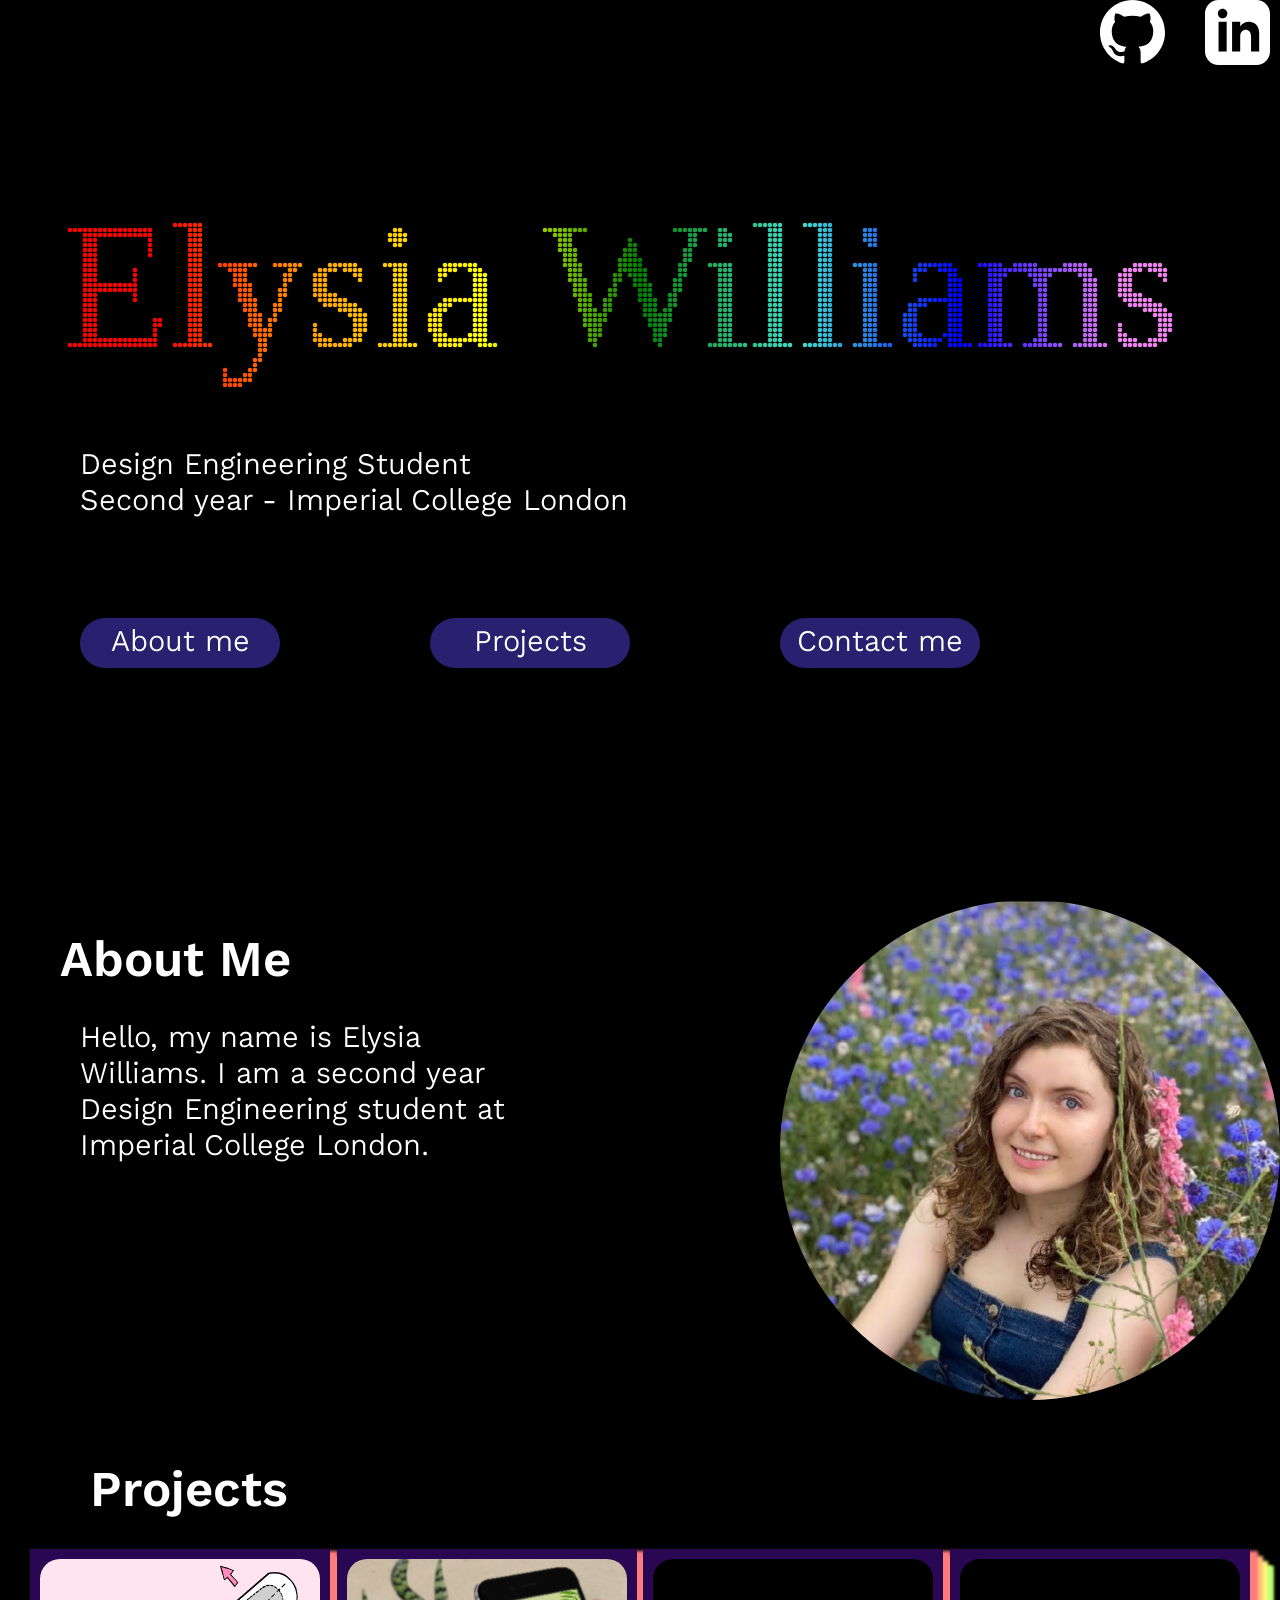
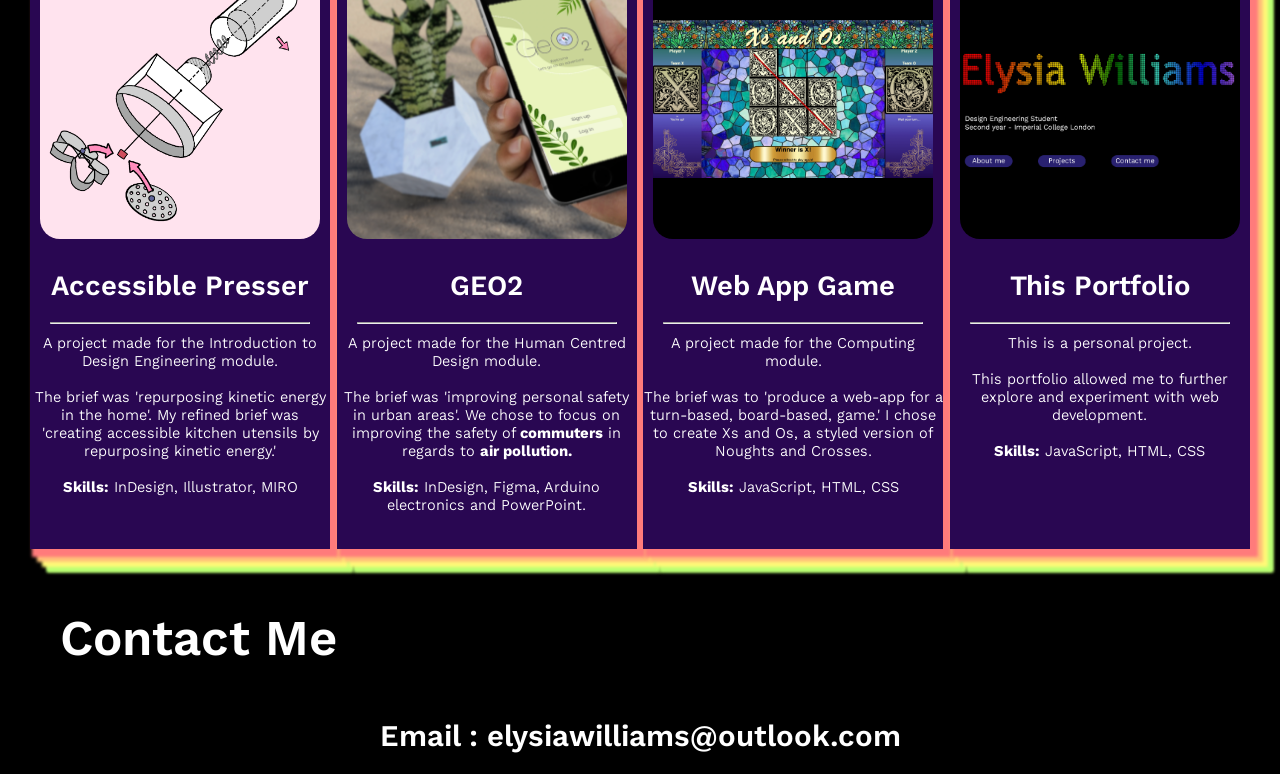
==== index.html @ 9cb9e87d "Update mobile functionality" ====
<!DOCTYPE html>
<html lang="en">
    <head>
        <meta charset="utf-8">
        <meta http-equiv="X-UA-Compatible" content="IE=edge">
        <title>Elysia Williams Portfolio</title>
        <meta name="description" content="">
        <meta name="viewport" content="width=device-width, initial-scale=1">
        <link rel="stylesheet" href="Portfolio/src/style.css">
        <link rel="preconnect" href="https://fonts.googleapis.com"> 
        <link rel="preconnect" href="https://fonts.gstatic.com" crossorigin> 
        <link href="https://fonts.googleapis.com/css2?family=Kantumruy+Pro:wght@400;600;700&display=swap" rel="stylesheet">
    </head>
    <body>   
        <canvas id="canvas1"> </canvas>
        <section class="hero">
            <nav>
                <h1></h1>
                <ul>
                    <li class = "button2"><div> <a href="https://www.github.com/ElysiaW" class="social">
                        <svg class = "svg1" xmlns="http://www.w3.org/2000/svg" width="50" height="50" viewBox="0 0 24 24"><path d="M12 0c-6.626 0-12 5.373-12 12 0 5.302 3.438 9.8 8.207 11.387.599.111.793-.261.793-.577v-2.234c-3.338.726-4.033-1.416-4.033-1.416-.546-1.387-1.333-1.756-1.333-1.756-1.089-.745.083-.729.083-.729 1.205.084 1.839 1.237 1.839 1.237 1.07 1.834 2.807 1.304 3.492.997.107-.775.418-1.305.762-1.604-2.665-.305-5.467-1.334-5.467-5.931 0-1.311.469-2.381 1.236-3.221-.124-.303-.535-1.524.117-3.176 0 0 1.008-.322 3.301 1.23.957-.266 1.983-.399 3.003-.404 1.02.005 2.047.138 3.006.404 2.291-1.552 3.297-1.23 3.297-1.23.653 1.653.242 2.874.118 3.176.77.84 1.235 1.911 1.235 3.221 0 4.609-2.807 5.624-5.479 5.921.43.372.823 1.102.823 2.222v3.293c0 .319.192.694.801.576 4.765-1.589 8.199-6.086 8.199-11.386 0-6.627-5.373-12-12-12z"/></svg>
                    </a> </div> </li>
                    <li class = "button2"><div> <a href="https://www.linkedin.com/in/elysia-williams-575698231" class="social">
                        <svg class = "svg2" xmlns="http://www.w3.org/2000/svg" width="50" height="50" viewBox="0 0 24 24"><path d="M19 0h-14c-2.761 0-5 2.239-5 5v14c0 2.761 2.239 5 5 5h14c2.762 0 5-2.239 5-5v-14c0-2.761-2.238-5-5-5zm-11 19h-3v-11h3v11zm-1.5-12.268c-.966 0-1.75-.79-1.75-1.764s.784-1.764 1.75-1.764 1.75.79 1.75 1.764-.783 1.764-1.75 1.764zm13.5 12.268h-3v-5.604c0-3.368-4-3.113-4 0v5.604h-3v-11h3v1.765c1.396-2.586 7-2.777 7 2.476v6.759z"/></svg>
                    </a> </div></li>
                </ul>
            </nav>

            <div class="hero-area">
            <div class="hero-text">
            <h1>Elysia Williams</h1>
            
            <p class = "hero-info"> Design Engineering Student </p>
            <p class = "hero-info"> Second year - Imperial College London</p>
            <p class = "hero-info2"> Load this website on a computer for better user interaction and cool effects</p>

            <div class = "button-container">
            <div class="button" data-number="0"> <a href = "#about-me">About me</a></div>
            <div class="button" data-number="1"> <a href = "#projects">Projects</a></div>
            <div class="button" data-number="2"> <a href = "#contact-me">Contact me</a></div>
            </div>

            </div>
            <div>
                <img src="Portfolio/src/assets/headshot.jpg" alt="Headshot" class="headshot2">
            </div>

            </div>
        </section> 
        <section class = "sub-section" id = "about-me">
            <div class = "information-container"> 
                <h2> About Me </h2>
                <p class = "information"> Hello, my name is Elysia Williams. I am a second year Design Engineering student at Imperial College London.</p>
            </div>
            <div class = "headshot-container">
                <img src="Portfolio/src/assets/headshot.jpg" alt="Headshot" class="headshot">
            </div>
        </section>
        <section class = "sub-section-projects" id = "projects">
            <h2>Projects</h2>
            <div class = "project-container">
            <div class = "project-card">
                <div class = "img-container">
                <img src="Portfolio/src/assets/presser.png" alt="Screenshot of presser" class="project-image">
                </div>
                <h3 class = "project-title" data-tooltip="View Document"><a href="Portfolio/src/assets/presser-doc.pdf">Accessible Presser</a></h3>
                <hr/>
                <p class = "subtext">A project made for the Introduction to Design Engineering module. <br><br>
                The brief was 'repurposing kinetic energy in the home'. My refined brief was 'creating accessible kitchen utensils by repurposing kinetic energy.'<br> <br>
                <strong>Skills:</strong> InDesign, Illustrator, MIRO
                </p>
            </div>
            <div class = "project-card">
                <div class = "img-container">
                <img src="Portfolio/src/assets/pot2.png" alt="Screenshot of GEO2 pot" class="project-image">
                </div>
                <h3 class = "project-title" data-tooltip="View Document"><a href="Portfolio/src/assets/GE02-doc.pdf">GEO2</a></h3>
                <hr/>
                <p class = "subtext">A project made for the Human Centred Design module. <br><br>
                    The brief was 'improving personal safety in urban areas'. We chose to focus on improving the safety of <strong>commuters</strong> in regards to <strong>air pollution.</strong> <br><br>
                    <strong>Skills:</strong> InDesign, Figma, Arduino electronics and PowerPoint. 
                </p>
            </div>
            <div class = "project-card">
                <div class = "img-container">
                <img src="Portfolio/src/assets/XsO.png" alt="Screenshot of Noughts an Crosses game" class="project-image">
                </div>
                <h3 class = "project-title" id = "project-3" data-tooltip="View Code"><a href="Portfolio/src/assets/project3-disclaimer.png">Web App Game</a></h3>
                <hr/>
                <p class = "subtext">A project made for the Computing module. <br><br>
                    The brief was to 'produce a web-app for a turn-based, board-based, game.' I chose to create Xs and Os, a styled version of Noughts and Crosses.  <br><br>
                    <strong>Skills:</strong> JavaScript, HTML, CSS</p>
            </div>
            <div class = "project-card">
                <div class = "img-container">
                <img src="Portfolio/src/assets/portfolio-screenshot.png" alt="Portfolio Screenshot" class="project-image">
                </div>
                <h3 class = "project-title" data-tooltip="View Code"><a href = "Portfolio/src/assets/work-in-progress.png"> This Portfolio</a></h3>
                <hr/>
                <p class = "subtext">This is a personal project. <br><br>
                    This portfolio allowed me to further explore and experiment with web development.   <br><br>
                    <strong>Skills:</strong> JavaScript, HTML, CSS</p>
            </div>
            </div>
        </section>
        <section id = "contact-me">
            <h2>Contact Me</h2>
            <div class = "contact-container">
                <div class = "contact-card">
                    <h3 class = "contact-card">Email : elysiawilliams@outlook.com</h3>
                    </section>
        <script src="Portfolio/src/main.js" async defer></script>
    </body>

    
</html>
---- Portfolio/src/style.css ----
:root {
    --section-height: 100%;
    --section-colour: #000000;
    --section-colour-hero: #000000;
    --section-colour-footer: #ddff87;
    --hero-text-colour: #fff;
    --rainbow: -webkit-linear-gradient(left, #ff0000, #ff7f00, #ffff00, #00ff00, #00ffff, #0000ff, #7f00ff, #ff00ff);
    --tooltip-scale: 0;
    --tooltip-arrow-size: 10px;
    --tooltip-color: -webkit-linear-gradient(left, #fc8181, #ffc082, #ffff80, #7afa7a, #8affff);
    --tooltip-text-colour: #1c012f;
    --button-background: #29216f;
    --button-hover-colour: #8b00b9;
    --button-hover-colour-active: #393939;
    --social-fill-colour: white;
    --info-text-colour: white;
    --h2-colour: white;
    --h3-colour: white;
    --svg-active: rgb(183, 255, 193);
    --svg-hover: #009207;


}

* {
    box-sizing: border-box;
    margin: 0;
    padding: 0;
}
body {
    font-family: 'Kantumruy Pro', sans-serif;
    background-color: var(--section-colour);
}

canvas {
    position: absolute;
    top: 0;
    left: 0;
    width:100vw;
    height: 100vh;
}

h1 {
    font-size: 60px;
    color: transparent;
    text-align: center;
}

section{
    height: var(--section-height);
    background-color: var(--section-colour);
}

.hero {
    background-color: var(--section-colour-hero);
    height: 100vh;
    color: var(--hero-text-colour);
    font-size: 40px;
}

footer {
    background-color: var(--section-colour);
    padding: 80px;
}

nav {
    display: flex;
    justify-content: space-between;
}

ul {
    display: flex;
    width: 200px;
    justify-content: space-between;
}

li {
    list-style-type: none;
    align-items: right;
}


p {
    margin: 0;
    font-size: 30px;
    font-weight: 400;
}

.hero-area {
    display: flex;
    flex-direction: flex;
    height: 100%;
    justify-content: space-between;
    align-items: left;
}
.hero-text {
    margin-left: 80px;
    margin-top: 300px;
}

.socials {
    justify-content: center;
}

.button {
    width: 200px;
    height: 50px;
    margin-top: 100px;
    margin-bottom: 300px;
    background-color: var(--button-background);
    border-radius: 40px;
    text-align: center;
    font-size: 30px;
    font-weight: 400;
    color: var(--hero-text-colour);
    padding-top: 5px;
    position: relative;
}

.button-container {
    display: flex;
    width: 100vh;
    justify-content: space-between;
}

a {
    text-decoration: none;
    color: var(--hero-text-colour);
}

.button:hover {
    background-color: var(--button-hover-colour);
}

.button:active {
    background-color: var(--button-hover-colour-active);
}

.button2 {
    display: flex;
    position: relative;
}

.social {
    margin: 20px;
    fill: var(--social-fill-colour);
}

.svg1, .svg2 {
    width: 65px;
    height: 65px;
}

.svg1:hover {
    background-color: var(--svg-hover);
    border-radius: 30px;
}

.svg1:active {
    background-color: var(--svg-active);
    border-radius: 30px;
}

.svg2:hover {
    background-color: var(--svg-hover);
    border-radius: 10px;
}

.svg2:active {
    background-color: var(--svg-active);
    border-radius: 10px;
}

.sub-section {
    display: flex;
    justify-content: space-between;
    height: 100%;
}

.sub-section-projects {
    display: flex;
    flex-direction: column;
    text-align: left;
    padding: 30px;
}

h2 {
    font-size: 50px;
    font-weight: 600;
    color: var(--h2-colour);
    margin-left: 30px;
    padding: 30px;
}

.information {
    max-width: 70%;
    display: flex;
    flex-direction: column;
    text-align: left;
    color: var(--info-text-colour);
    padding-left: 80px;
}

.headshot {
    display: flex;
    justify-content: space-around;
    width : 500px;
    border-radius: 500px;
}

.headshot2 {
    display: none;
    justify-content: space-around;
    width : 100vw;
    height: 100vw;
    border-radius: 500px;
    padding: 10vw;
}

.hero-info2 {
    font-size: 15px;
    font-weight: 400;
    color: yellow;
    display: none;
}

.project-card {
    width: 300px;
    height: 600px;
    background-color: #290752;
    -webkit-box-shadow: 5px 5px 3px 3px #FF7B7B, 10px 10px 3px 3px #FFC478, 15px 15px 3px 3px #FFFA78, 20px 20px 3px 3px #BAFF73, 20px 20px 3px 3px #BAFF73; 
box-shadow: 5px 5px 3px 3px #FF7B7B, 10px 10px 3px 3px #FFC478, 15px 15px 3px 3px #FFFA78, 20px 20px 3px 3px #BAFF73, 20px 20px 3px 3px #BAFF73;
}

.project-container {
    display: flex;
    justify-content: space-between;
}

.subtext {
    font-size: 15px;
    font-weight: 400;
    color: var(--info-text-colour);
    text-align: center;
}

h3 {
    font-size: 30px;
    font-weight: 600;
    color: var(--h3-colour);
    padding: 20px;
    text-align: center;
}

.project-image {
    padding: 10px;
    width: 300px;
    border-radius: 30px;
}

hr {
    margin-left: 20px;
    margin-right: 20px;
    margin-bottom: 10px;
}

.img-container {
    display: flex;
    height:300px;
    width: 300px;
}

.project-title {
    font-size:28px; 
    color: #ffff85;
    position: relative;
}

.project-title::before,
.project-title::after {

  position: absolute;
  top: -.25rem;
  left: 50%;
  transform: translateX(-50%) translateY(var(--translate-y, 0)) scale(var(--tooltip-scale));
  transition: 150ms transform;
  transform-origin: bottom center;
}

.project-title::before {
    
  --translate-y: calc(-100% - var(--tooltip-arrow-size));

  content: attr(data-tooltip);
  color: var(--tooltip-text-colour);
  padding: .5rem;
  border-radius: .3rem;
  text-align: center;
  width: max-content;
  max-width: 100%;
  background: var(--tooltip-color);
}

.project-title:hover::before,
.project-title:hover::after {
  --tooltip-scale: 1;
}

.project-title::after {
  --translate-y: calc(-1 * var(--tooltip-arrow-size));

  content: '';
  border: var(--tooltip-arrow-size) solid transparent;
  border-top-color: var(--tooltip-color);
  transform-origin: top center;
}





@media only screen and (max-width: 1000px) {
    .project-container {
        display: flex;
        flex-wrap: wrap;
    }
    .button-container {
        display: none;
    }
    .hero-area {
        display: inline-block;
        width: 100vw;
        height: 100vh;
    }
    .headshot {
        display: none;
    }
    h1 {
        color: var(--h2-colour);
    }
    h2 {
        margin:0;
    }
    canvas {
        display: none;
    }
    .hero-text {
        margin-top: 100px;
        text-align: center;
        margin-left: 0;
    }
    #contact-me {
        text-align: center;
    }
    .contact-card {
        font-size: 20px;
    }
    .information {
        text-align: center;
        padding-left:0;
        max-width: 100vw;
    }
    h2 {
        text-align: center;
    }
    .headshot2 {
        display: flex;
        margin-bottom: 5px;
    }
    .hero-info2 {
        display: flex;
        margin-top: 10px;
        text-align: center;
        justify-content: center;
    }
    
}
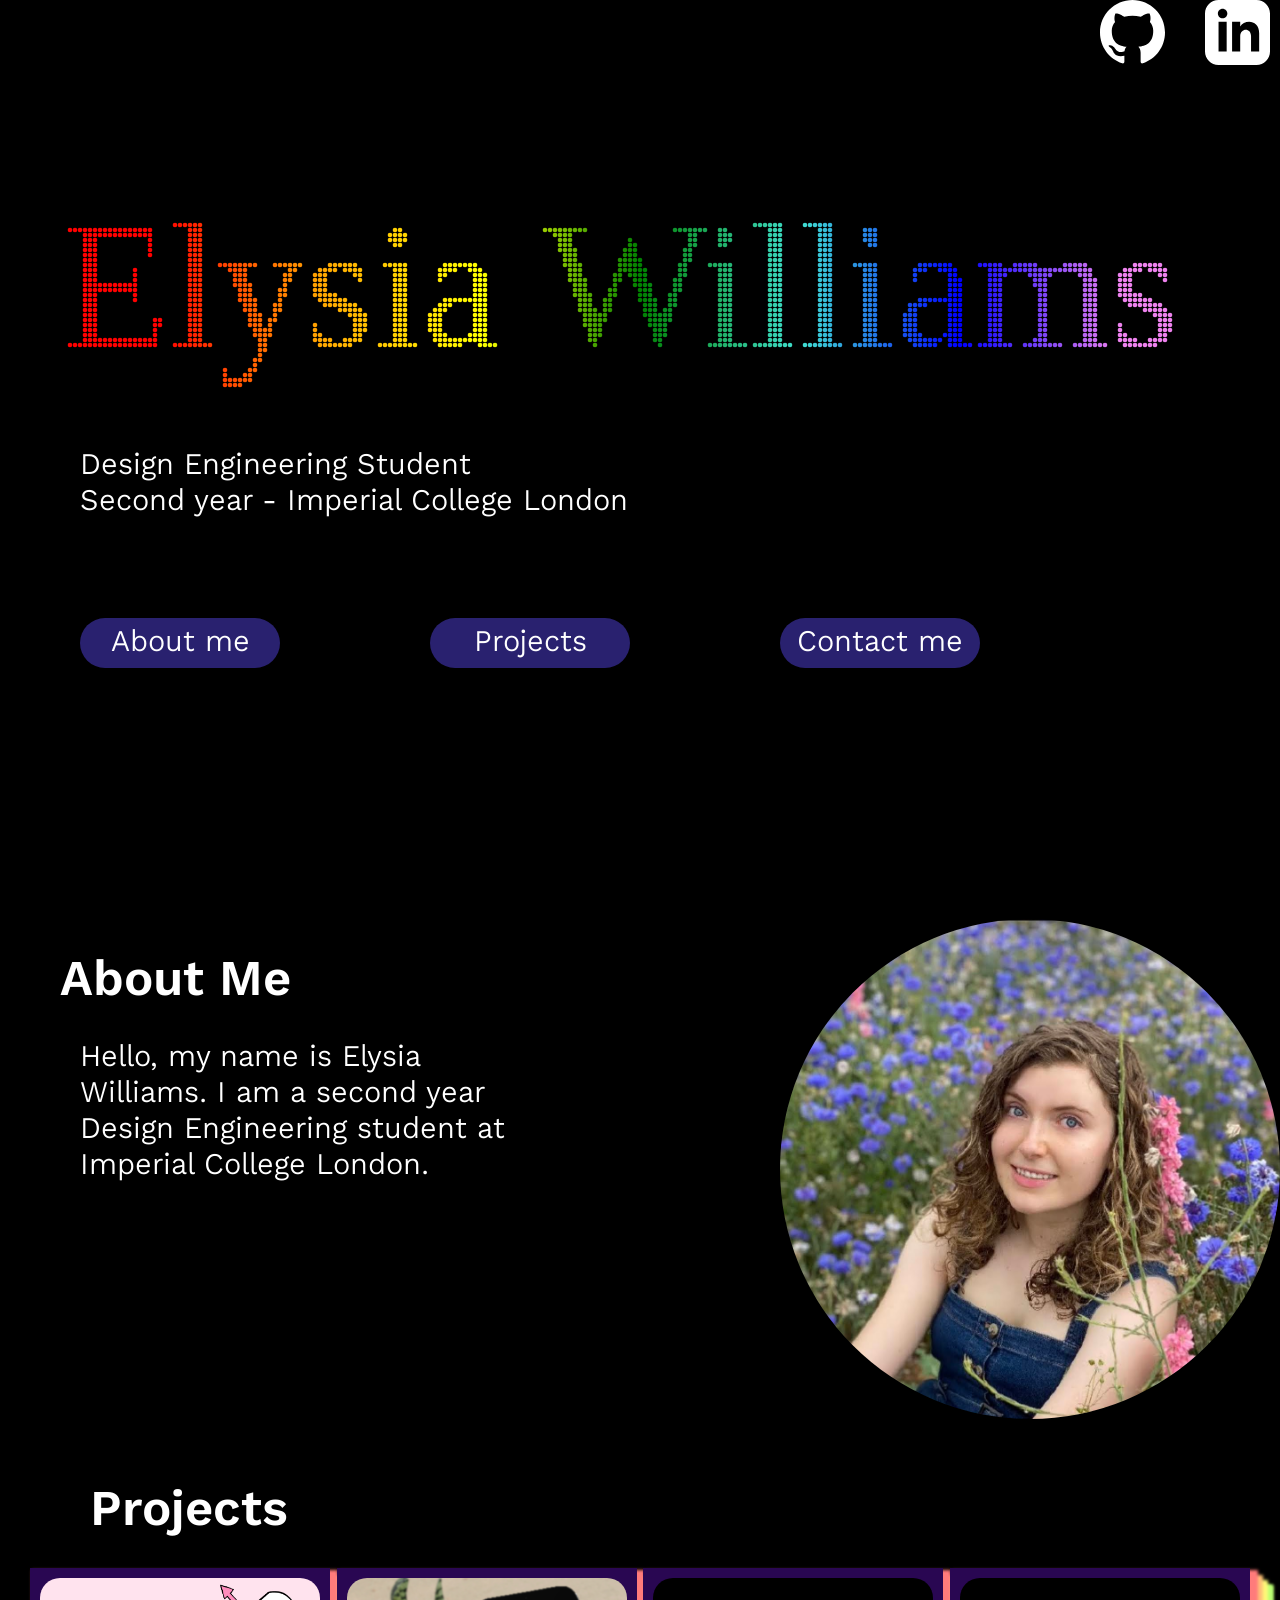
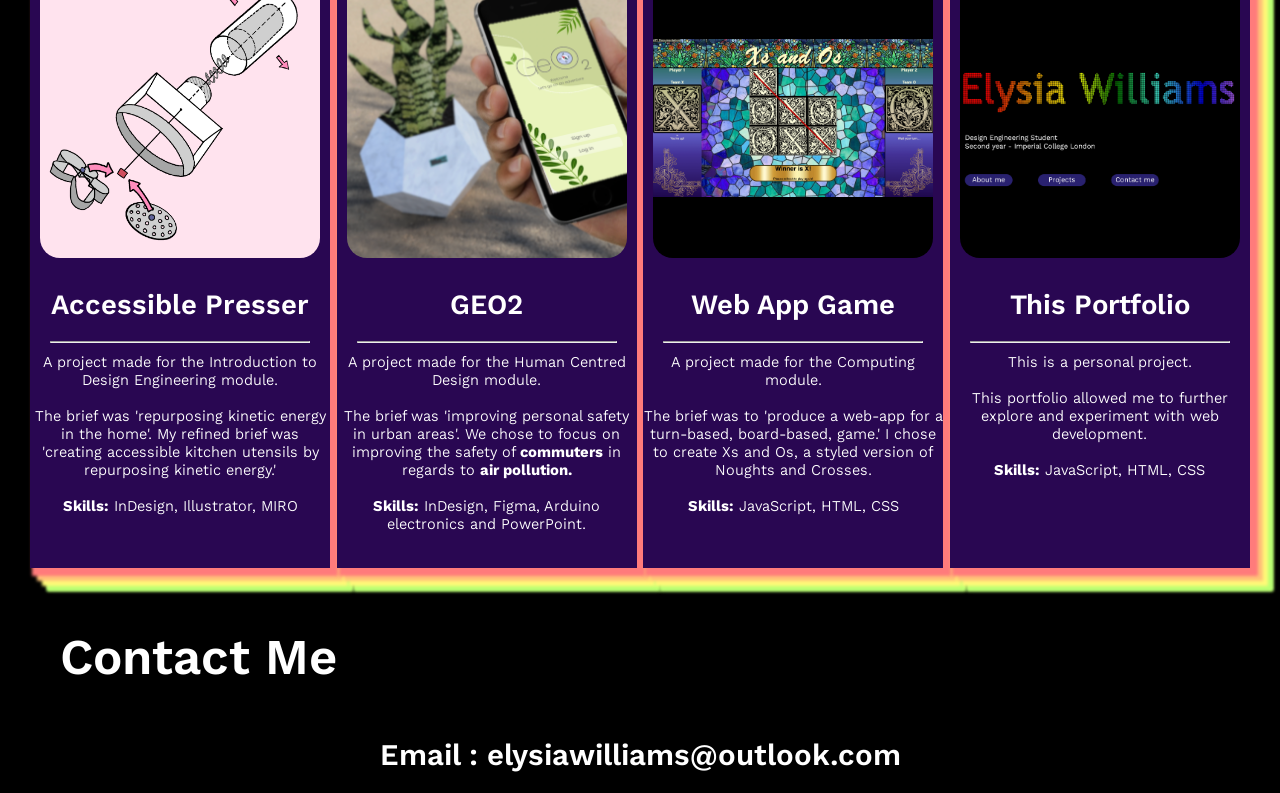
==== commit d497d3dc: "Update index.html" ====
--- a/index.html
+++ b/index.html
@@ -47,6 +47,7 @@
 
             </div>
         </section> 
+        <br>
         <section class = "sub-section" id = "about-me">
             <div class = "information-container"> 
                 <h2> About Me </h2>
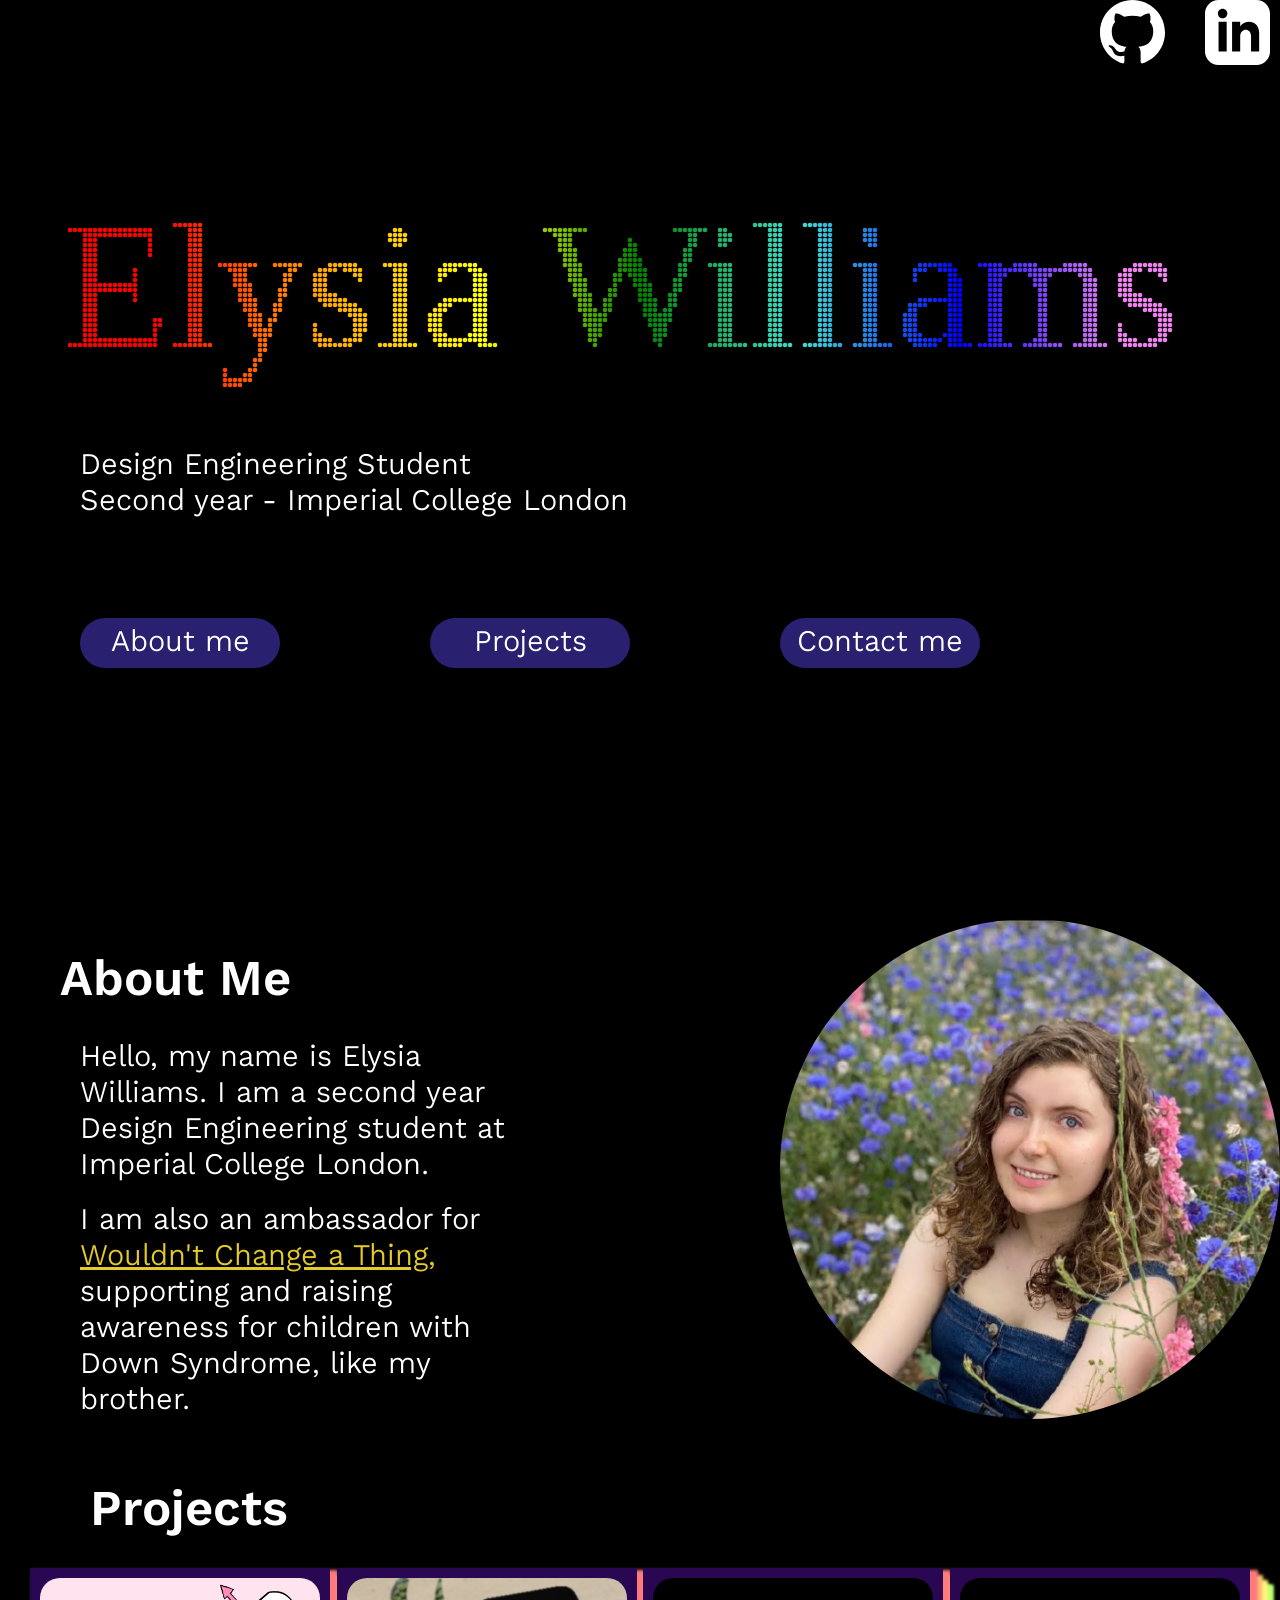
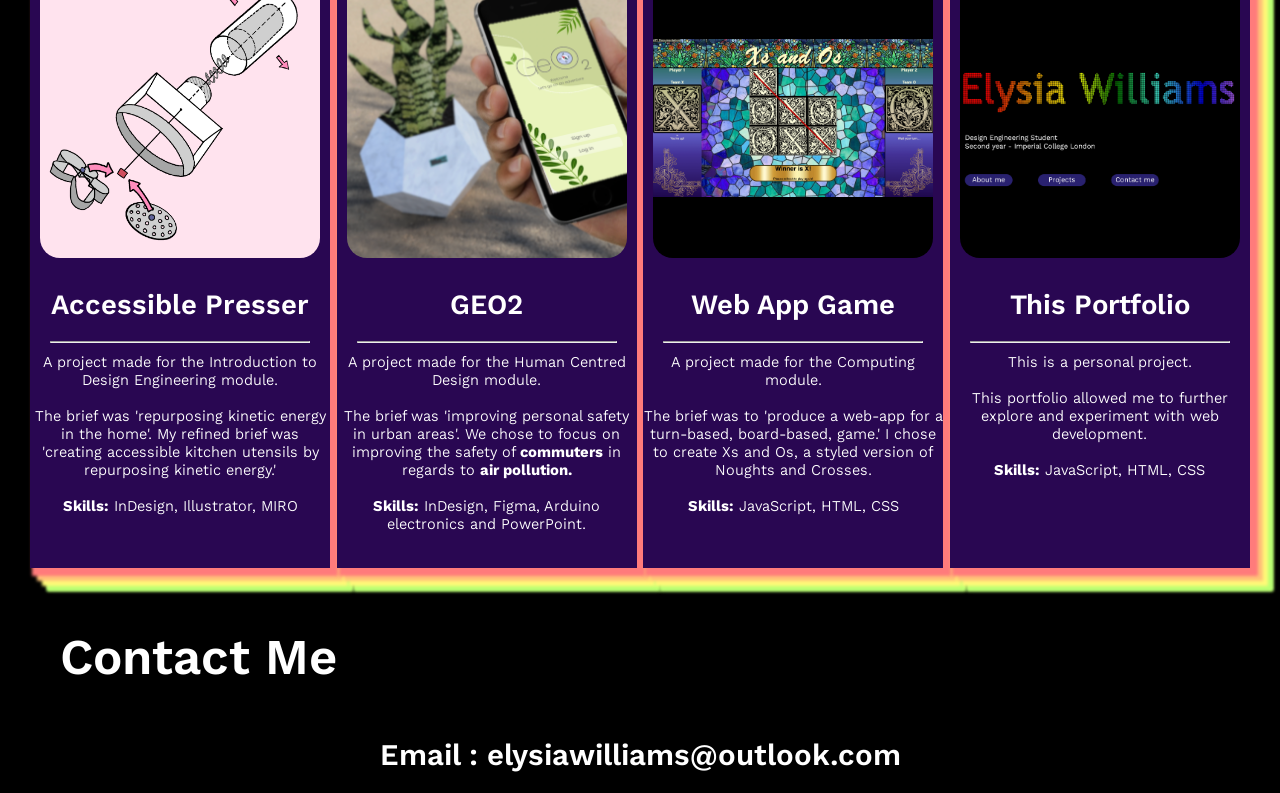
==== commit 43ea69b6: "Update WCAT" ====
--- a/index.html
+++ b/index.html
@@ -39,19 +39,19 @@
             <div class="button" data-number="1"> <a href = "#projects">Projects</a></div>
             <div class="button" data-number="2"> <a href = "#contact-me">Contact me</a></div>
             </div>
-
-            </div>
             <div>
                 <img src="Portfolio/src/assets/headshot.jpg" alt="Headshot" class="headshot2">
             </div>
-
             </div>
+            </div>
+            
         </section> 
         <br>
         <section class = "sub-section" id = "about-me">
             <div class = "information-container"> 
                 <h2> About Me </h2>
-                <p class = "information"> Hello, my name is Elysia Williams. I am a second year Design Engineering student at Imperial College London.</p>
+                <p class = "information"> Hello, my name is Elysia Williams. I am a second year Design Engineering student at Imperial College London.</p><br>
+                <p class = "information"> I am also an ambassador for <a class = "WCAT" href="https://www.wouldntchangeathing.org">Wouldn't Change a Thing,</a>supporting and raising awareness for children with Down Syndrome, like my brother.</p>
             </div>
             <div class = "headshot-container">
                 <img src="Portfolio/src/assets/headshot.jpg" alt="Headshot" class="headshot">
@@ -86,7 +86,7 @@
                 <div class = "img-container">
                 <img src="Portfolio/src/assets/XsO.png" alt="Screenshot of Noughts an Crosses game" class="project-image">
                 </div>
-                <h3 class = "project-title" id = "project-3" data-tooltip="View Code"><a href="Portfolio/src/assets/project3-disclaimer.png">Web App Game</a></h3>
+                <h3 class = "project-title" id = "project-3" data-tooltip="View Code"><a href="Portfolio/src/assets/Xs_and_Os.mov">Web App Game</a></h3>
                 <hr/>
                 <p class = "subtext">A project made for the Computing module. <br><br>
                     The brief was to 'produce a web-app for a turn-based, board-based, game.' I chose to create Xs and Os, a styled version of Noughts and Crosses.  <br><br>
@@ -96,7 +96,7 @@
                 <div class = "img-container">
                 <img src="Portfolio/src/assets/portfolio-screenshot.png" alt="Portfolio Screenshot" class="project-image">
                 </div>
-                <h3 class = "project-title" data-tooltip="View Code"><a href = "Portfolio/src/assets/work-in-progress.png"> This Portfolio</a></h3>
+                <h3 class = "project-title" data-tooltip="View Code"><a href = "Portfolio/src/assets/portfolio-showcase.mov"> This Portfolio</a></h3>
                 <hr/>
                 <p class = "subtext">This is a personal project. <br><br>
                     This portfolio allowed me to further explore and experiment with web development.   <br><br>
--- a/Portfolio/src/style.css
+++ b/Portfolio/src/style.css
@@ -217,6 +217,11 @@
     padding: 10vw;
 }
 
+.WCAT {
+    text-decoration: underline;
+    color: #e3ca27;
+}
+
 .hero-info2 {
     font-size: 15px;
     font-weight: 400;
@@ -339,7 +344,7 @@
         color: var(--h2-colour);
     }
     h2 {
-        margin:0;
+        margin-top:0;
     }
     canvas {
         display: none;
@@ -373,5 +378,9 @@
         text-align: center;
         justify-content: center;
     }
+    .hero-area {
+        display: flex;
+        text-align: center;
+    }
     
 }
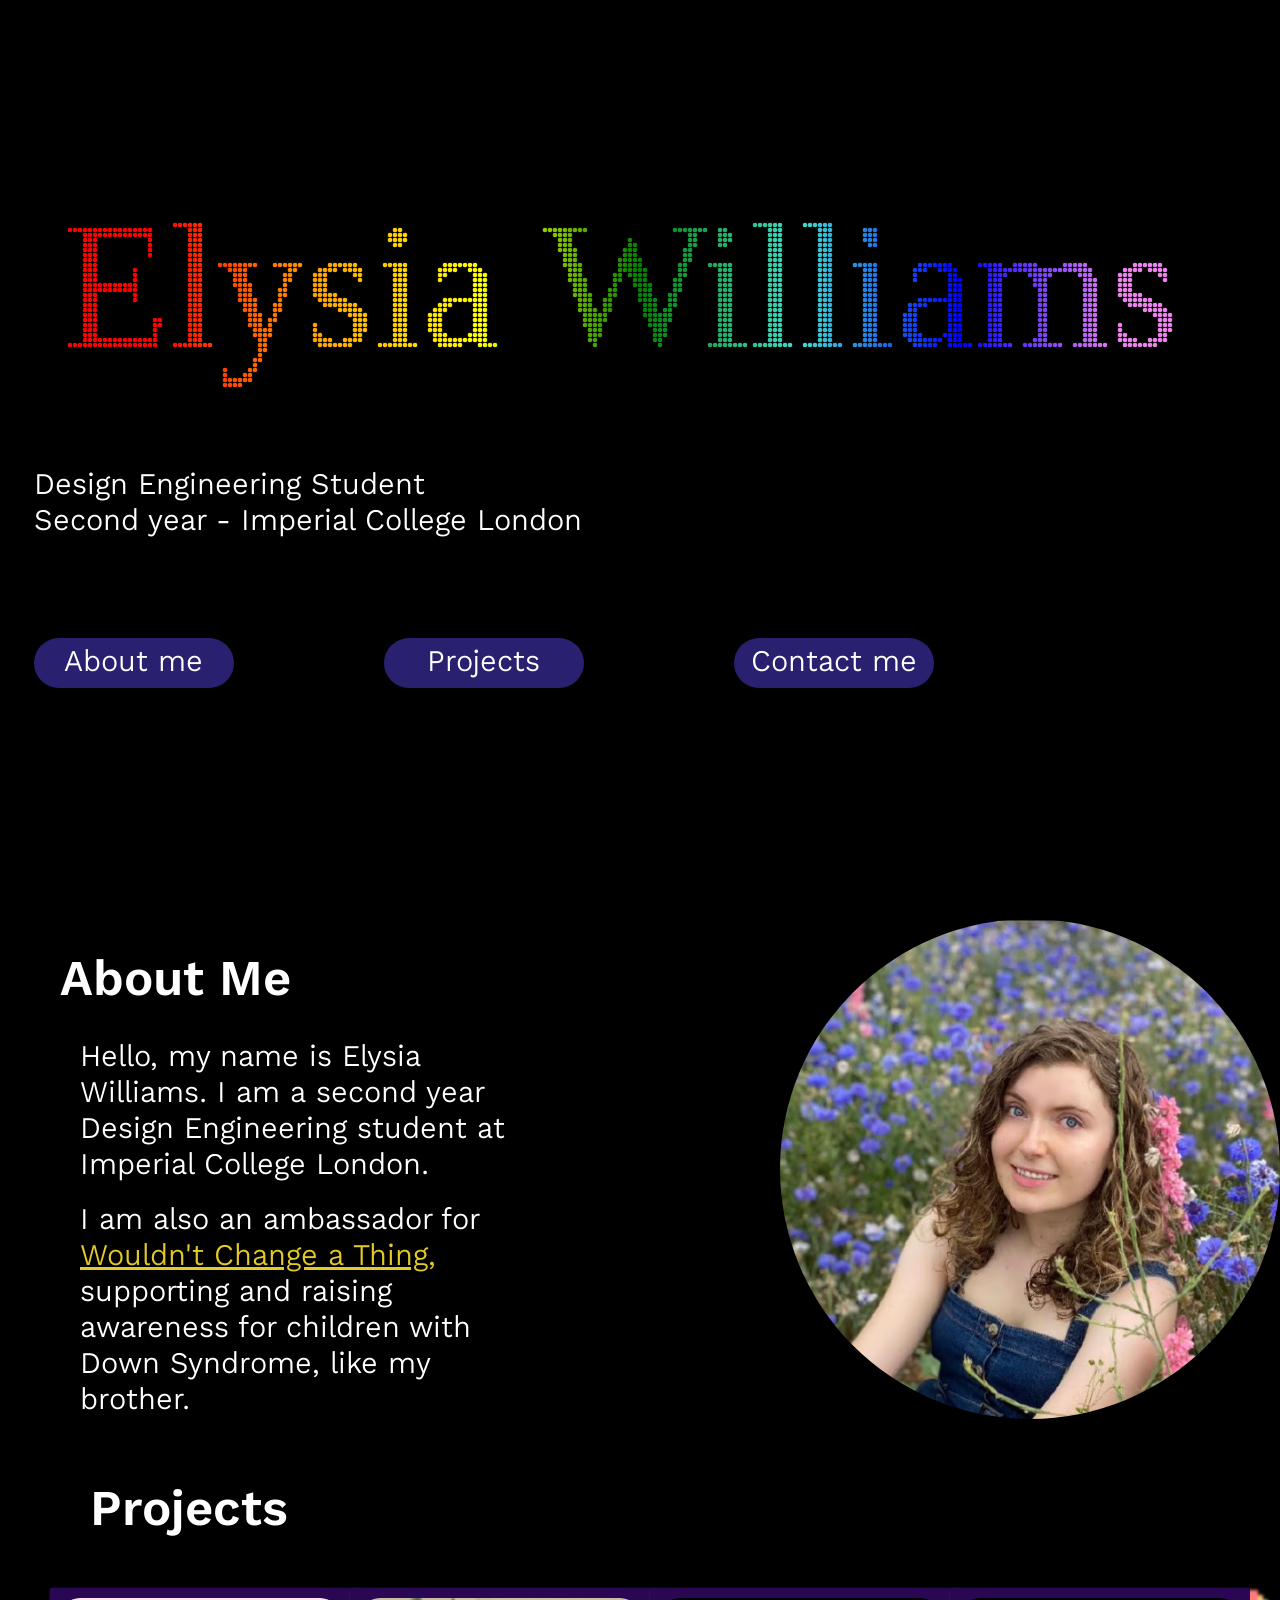
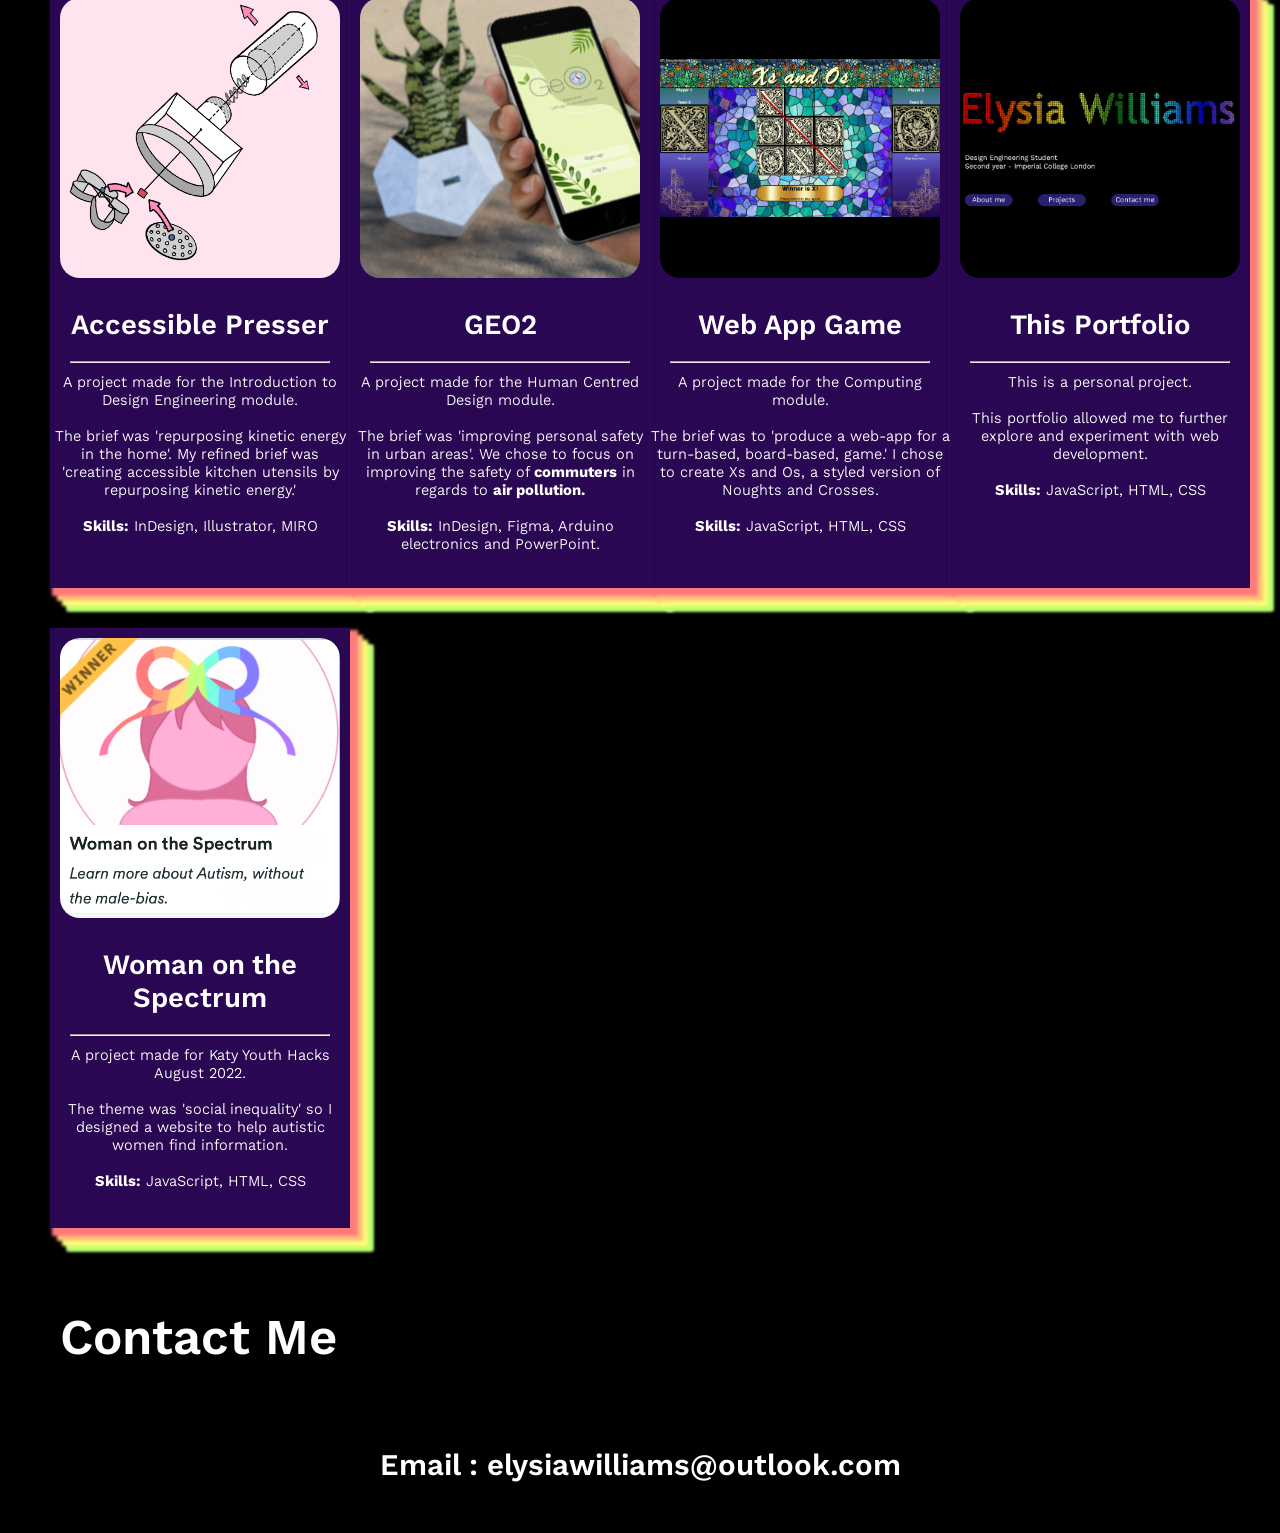
==== commit 107a4ad5: "Add more project cards" ====
--- a/index.html
+++ b/index.html
@@ -12,7 +12,7 @@
         <link href="https://fonts.googleapis.com/css2?family=Kantumruy+Pro:wght@400;600;700&display=swap" rel="stylesheet">
     </head>
     <body>   
-        <canvas id="canvas1"> </canvas>
+        <canvas id="canvas1"></canvas>
         <section class="hero">
             <nav>
                 <h1></h1>
@@ -86,7 +86,7 @@
                 <div class = "img-container">
                 <img src="Portfolio/src/assets/XsO.png" alt="Screenshot of Noughts an Crosses game" class="project-image">
                 </div>
-                <h3 class = "project-title" id = "project-3" data-tooltip="View Code"><a href="Portfolio/src/assets/Xs_and_Os.mov">Web App Game</a></h3>
+                <h3 class = "project-title" id = "project-3" data-tooltip="View Demo"><a href="Portfolio/src/assets/Xs_and_Os.mov">Web App Game</a></h3>
                 <hr/>
                 <p class = "subtext">A project made for the Computing module. <br><br>
                     The brief was to 'produce a web-app for a turn-based, board-based, game.' I chose to create Xs and Os, a styled version of Noughts and Crosses.  <br><br>
@@ -96,22 +96,79 @@
                 <div class = "img-container">
                 <img src="Portfolio/src/assets/portfolio-screenshot.png" alt="Portfolio Screenshot" class="project-image">
                 </div>
-                <h3 class = "project-title" data-tooltip="View Code"><a href = "Portfolio/src/assets/portfolio-showcase.mov"> This Portfolio</a></h3>
+                <h3 class = "project-title" data-tooltip="View Demo"><a href = "Portfolio/src/assets/portfolio-showcase.mov"> This Portfolio</a></h3>
                 <hr/>
                 <p class = "subtext">This is a personal project. <br><br>
                     This portfolio allowed me to further explore and experiment with web development.   <br><br>
                     <strong>Skills:</strong> JavaScript, HTML, CSS</p>
             </div>
             </div>
+
+
+            <!--laptop-->
+            <div class = "project-container">
+                <div class = "project-card laptop-only">
+                    <div class = "img-container">
+                    <img src="Portfolio/src/assets/wots.png" alt="Screenshot of WOTS Devpost" class="project-image">
+                    </div>
+                    <h3 class = "project-title" data-tooltip="View Document"><a href="https://elysiaw.github.io/Woman-on-the-spectrum">Woman on the Spectrum</a></h3>
+                    <hr/>
+                    <p class = "subtext">A project made for Katy Youth Hacks August 2022. <br><br>
+                        The theme was 'social inequality' so I designed a website to help autistic women find information. <br><br>
+                        <strong>Skills:</strong> JavaScript, HTML, CSS</p>
+                    </p>
+                </div>
+
+                <!--
+                <div class = "project-card laptop-only">
+                    <div class = "img-container">
+                    <img src="Portfolio/src/assets/pot2.png" alt="Screenshot of GEO2 pot" class="project-image">
+                    </div>
+                    <h3 class = "project-title" data-tooltip="View Document"><a href="Portfolio/src/assets/GE02-doc.pdf">GEO2</a></h3>
+                    <hr/>
+                    <p class = "subtext">A project made for the Human Centred Design module. <br><br>
+                        The brief was 'improving personal safety in urban areas'. We chose to focus on improving the safety of <strong>commuters</strong> in regards to <strong>air pollution.</strong> <br><br>
+                        <strong>Skills:</strong> InDesign, Figma, Arduino electronics and PowerPoint. 
+                    </p>
+                </div>
+                <div class = "project-card laptop-only">
+                    <div class = "img-container">
+                    <img src="Portfolio/src/assets/XsO.png" alt="Screenshot of Noughts an Crosses game" class="project-image">
+                    </div>
+                    <h3 class = "project-title" id = "project-3" data-tooltip="View Demo"><a href="Portfolio/src/assets/Xs_and_Os.mov">Web App Game</a></h3>
+                    <hr/>
+                    <p class = "subtext">A project made for the Computing module. <br><br>
+                        The brief was to 'produce a web-app for a turn-based, board-based, game.' I chose to create Xs and Os, a styled version of Noughts and Crosses.  <br><br>
+                        <strong>Skills:</strong> JavaScript, HTML, CSS</p>
+                </div>
+                <div class = "project-card">
+                    <div class = "img-container">
+                    <img src="Portfolio/src/assets/portfolio-screenshot.png" alt="Portfolio Screenshot" class="project-image">
+                    </div>
+                    <h3 class = "project-title" data-tooltip="View Demo"><a href = "Portfolio/src/assets/portfolio-showcase.mov"> This Portfolio</a></h3>
+                    <hr/>
+                    <p class = "subtext">This is a personal project. <br><br>
+                        This portfolio allowed me to further explore and experiment with web development.   <br><br>
+                        <strong>Skills:</strong> JavaScript, HTML, CSS</p>
+                </div>
+            -->
+                </div>
+
+
+            </section>
+
+            </div>
+
+
         </section>
         <section id = "contact-me">
             <h2>Contact Me</h2>
             <div class = "contact-container">
                 <div class = "contact-card">
                     <h3 class = "contact-card">Email : elysiawilliams@outlook.com</h3>
-                    </section>
+                </div>
+            </div>
+        </section>
         <script src="Portfolio/src/main.js" async defer></script>
     </body>
-
-    
 </html>
--- a/Portfolio/src/style.css
+++ b/Portfolio/src/style.css
@@ -1,5 +1,5 @@
 :root {
-    --section-height: 100%;
+
     --section-colour: #000000;
     --section-colour-hero: #000000;
     --section-colour-footer: #ddff87;
@@ -18,8 +18,6 @@
     --h3-colour: white;
     --svg-active: rgb(183, 255, 193);
     --svg-hover: #009207;
-
-
 }
 
 * {
@@ -54,13 +52,14 @@
 .hero {
     background-color: var(--section-colour-hero);
     height: 100vh;
+    width: 100vw;
     color: var(--hero-text-colour);
     font-size: 40px;
 }
 
 footer {
     background-color: var(--section-colour);
-    padding: 80px;
+    padding: 0.028%;
 }
 
 nav {
@@ -70,7 +69,7 @@
 
 ul {
     display: flex;
-    width: 200px;
+    width: 0.066%;
     justify-content: space-between;
 }
 
@@ -90,12 +89,13 @@
     display: flex;
     flex-direction: flex;
     height: 100%;
+    width: 100%;
     justify-content: space-between;
     align-items: left;
 }
 .hero-text {
-    margin-left: 80px;
-    margin-top: 300px;
+    margin-left: 2.64%;
+    margin-top: 25%;
 }
 
 .socials {
@@ -240,6 +240,7 @@
 .project-container {
     display: flex;
     justify-content: space-between;
+    padding:20px;
 }
 
 .subtext {
@@ -320,6 +321,14 @@
   transform-origin: top center;
 }
 
+.contact-container {
+    display: flex;
+    flex-direction: column;
+    justify-content: space-between;
+    height: 100%;
+    width: 100%;
+    padding: 30px;
+}
 
 
 
@@ -383,4 +392,6 @@
         text-align: center;
     }
     
-}+}
+
+
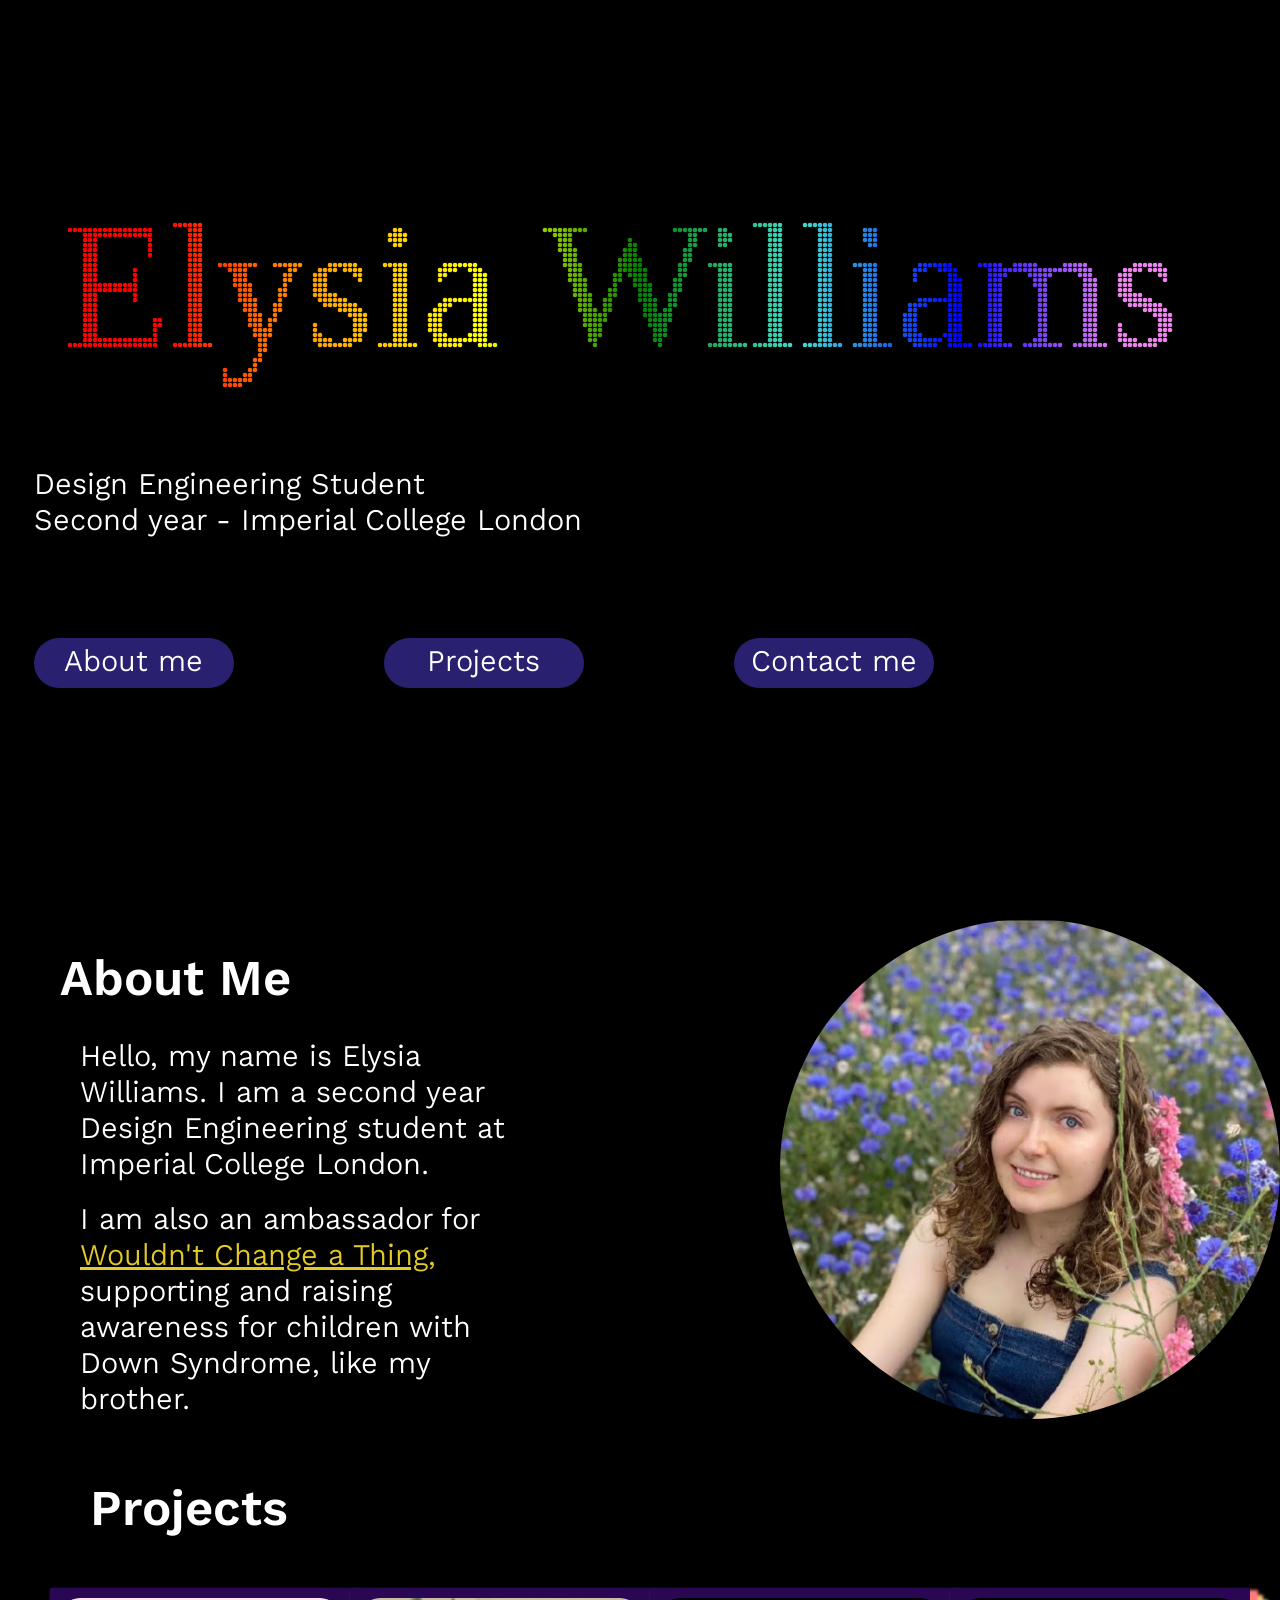
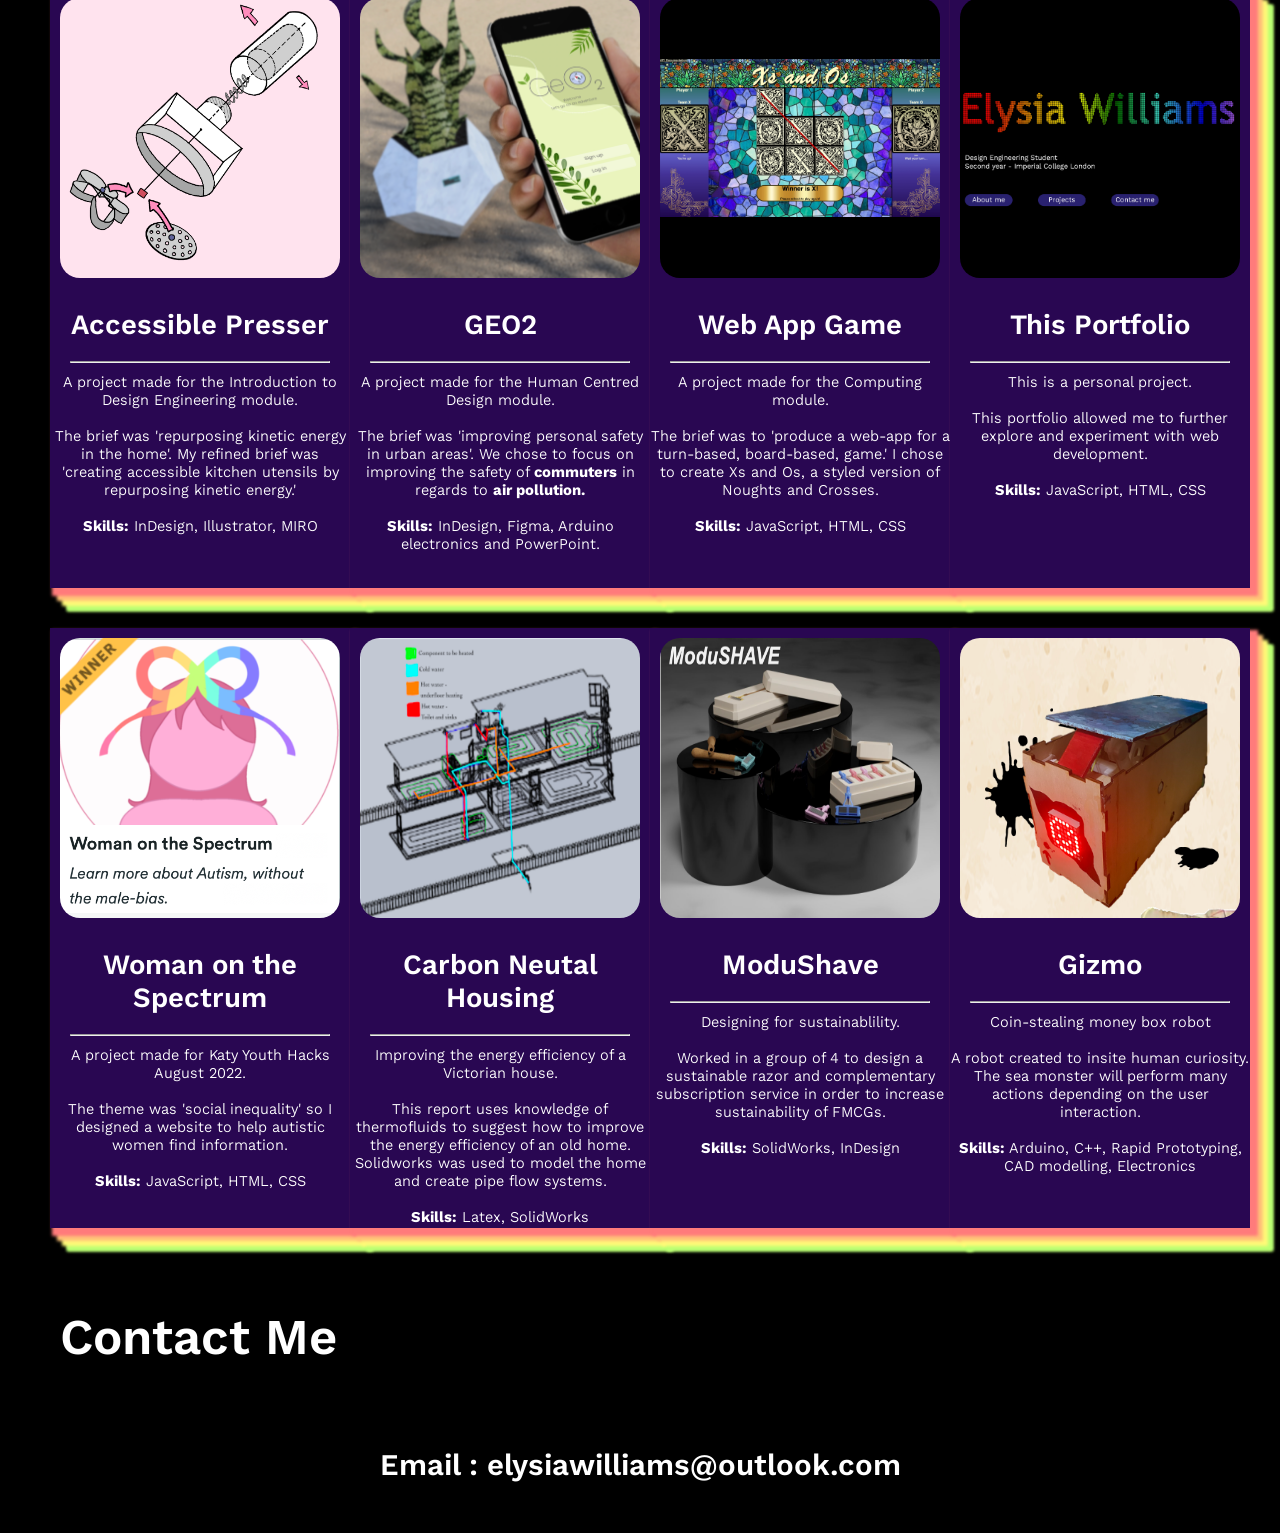
==== commit f0c96e76: "Add new project cards" ====
--- a/index.html
+++ b/index.html
@@ -47,6 +47,9 @@
             
         </section> 
         <br>
+
+
+
         <section class = "sub-section" id = "about-me">
             <div class = "information-container"> 
                 <h2> About Me </h2>
@@ -57,6 +60,10 @@
                 <img src="Portfolio/src/assets/headshot.jpg" alt="Headshot" class="headshot">
             </div>
         </section>
+
+
+
+
         <section class = "sub-section-projects" id = "projects">
             <h2>Projects</h2>
             <div class = "project-container">
@@ -82,6 +89,7 @@
                     <strong>Skills:</strong> InDesign, Figma, Arduino electronics and PowerPoint. 
                 </p>
             </div>
+
             <div class = "project-card">
                 <div class = "img-container">
                 <img src="Portfolio/src/assets/XsO.png" alt="Screenshot of Noughts an Crosses game" class="project-image">
@@ -105,9 +113,9 @@
             </div>
 
 
-            <!--laptop-->
+            <!--Second-->
             <div class = "project-container">
-                <div class = "project-card laptop-only">
+                <div class = "project-card">
                     <div class = "img-container">
                     <img src="Portfolio/src/assets/wots.png" alt="Screenshot of WOTS Devpost" class="project-image">
                     </div>
@@ -118,40 +126,36 @@
                         <strong>Skills:</strong> JavaScript, HTML, CSS</p>
                     </p>
                 </div>
-
-                <!--
-                <div class = "project-card laptop-only">
+                <div class = "project-card">
                     <div class = "img-container">
-                    <img src="Portfolio/src/assets/pot2.png" alt="Screenshot of GEO2 pot" class="project-image">
+                    <img src="Portfolio/src/assets/Pipes.png" alt="Thermofluids document" class="project-image">
                     </div>
-                    <h3 class = "project-title" data-tooltip="View Document"><a href="Portfolio/src/assets/GE02-doc.pdf">GEO2</a></h3>
+                    <h3 class = "project-title" data-tooltip="View Document"><a href = "Portfolio/src/assets/Thermofluids__CNH-2.pdf"> Carbon Neutal Housing </a></h3>
                     <hr/>
-                    <p class = "subtext">A project made for the Human Centred Design module. <br><br>
-                        The brief was 'improving personal safety in urban areas'. We chose to focus on improving the safety of <strong>commuters</strong> in regards to <strong>air pollution.</strong> <br><br>
-                        <strong>Skills:</strong> InDesign, Figma, Arduino electronics and PowerPoint. 
-                    </p>
-                </div>
-                <div class = "project-card laptop-only">
-                    <div class = "img-container">
-                    <img src="Portfolio/src/assets/XsO.png" alt="Screenshot of Noughts an Crosses game" class="project-image">
-                    </div>
-                    <h3 class = "project-title" id = "project-3" data-tooltip="View Demo"><a href="Portfolio/src/assets/Xs_and_Os.mov">Web App Game</a></h3>
-                    <hr/>
-                    <p class = "subtext">A project made for the Computing module. <br><br>
-                        The brief was to 'produce a web-app for a turn-based, board-based, game.' I chose to create Xs and Os, a styled version of Noughts and Crosses.  <br><br>
-                        <strong>Skills:</strong> JavaScript, HTML, CSS</p>
+                    <p class = "subtext">Improving the energy efficiency of a Victorian house. <br><br>
+                        This report uses knowledge of thermofluids to suggest how to improve the energy efficiency of an old home. Solidworks was used to model the home and create pipe flow systems.   <br><br>
+                        <strong>Skills:</strong> Latex, SolidWorks</p>
                 </div>
                 <div class = "project-card">
                     <div class = "img-container">
-                    <img src="Portfolio/src/assets/portfolio-screenshot.png" alt="Portfolio Screenshot" class="project-image">
+                    <img src="Portfolio/src/assets/Razor.png" alt="Sustainable design document" class="project-image">
                     </div>
-                    <h3 class = "project-title" data-tooltip="View Demo"><a href = "Portfolio/src/assets/portfolio-showcase.mov"> This Portfolio</a></h3>
+                    <h3 class = "project-title" data-tooltip="View Document"><a href = "Portfolio/src/assets/SDE4.1.pdf"> ModuShave  </a></h3>
                     <hr/>
-                    <p class = "subtext">This is a personal project. <br><br>
-                        This portfolio allowed me to further explore and experiment with web development.   <br><br>
-                        <strong>Skills:</strong> JavaScript, HTML, CSS</p>
+                    <p class = "subtext">Designing for sustainablility. <br><br>
+                        Worked in a group of 4 to design a sustainable razor and complementary subscription service in order to increase sustainability of FMCGs.   <br><br>
+                        <strong>Skills:</strong> SolidWorks, InDesign</p>
                 </div>
-            -->
+                <div class = "project-card">
+                    <div class = "img-container">
+                    <img src="Portfolio/src/assets/Gizmo.png" alt="Gizmo document" class="project-image">
+                    </div>
+                    <h3 class = "project-title" data-tooltip="View Document"><a href = "Portfolio/src/assets/Thermofluids__CNH-2.pdf"> Gizmo </a></h3>
+                    <hr/>
+                    <p class = "subtext">Coin-stealing money box robot <br><br>
+                        A robot created to insite human curiosity. The sea monster will perform many actions depending on the user interaction.  <br><br>
+                        <strong>Skills:</strong> Arduino, C++, Rapid Prototyping, CAD modelling, Electronics</p>
+                </div>
                 </div>
 
 
